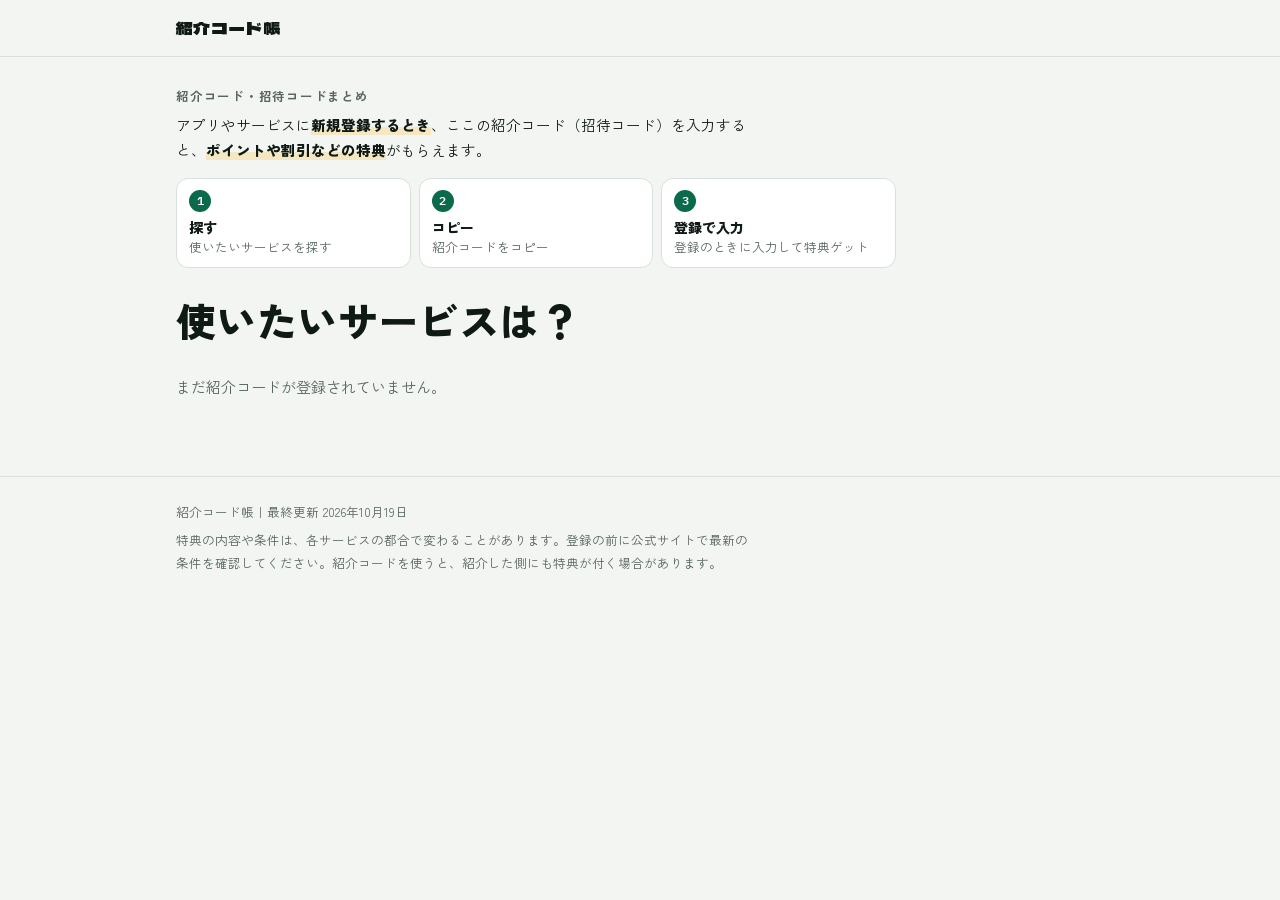
==== index.html @ 35133164 "サイトを更新 2026-10-19 21:10" ====
<!DOCTYPE html>
<html lang="ja">
<head>
<meta charset="utf-8">
<meta name="viewport" content="width=device-width, initial-scale=1, viewport-fit=cover">
<title>紹介コード・招待コードまとめ｜紹介コード帳</title>
<meta name="description" content="使っているアプリやサービスの紹介コード（招待コード）と招待リンクをまとめています。">
<link rel="canonical" href="https://lai2727.github.io/">
<meta property="og:url" content="https://lai2727.github.io/">
<meta property="og:type" content="website">
<meta property="og:title" content="紹介コード・招待コードまとめ｜紹介コード帳">
<meta property="og:description" content="使っているアプリやサービスの紹介コード（招待コード）と招待リンクをまとめています。">
<meta property="og:site_name" content="紹介コード帳">
<meta property="og:locale" content="ja_JP">
<meta name="twitter:card" content="summary">
<meta name="theme-color" content="#F3F5F2" media="(prefers-color-scheme: light)">
<meta name="theme-color" content="#0D1310" media="(prefers-color-scheme: dark)">
<script type="application/ld+json">{"@context":"https://schema.org","@type":"ItemList","name":"紹介コード・招待コードまとめ","itemListElement":[]}</script>
<link rel="preconnect" href="https://fonts.googleapis.com"><link rel="preconnect" href="https://fonts.gstatic.com" crossorigin><link rel="stylesheet" href="https://fonts.googleapis.com/css2?family=Dela+Gothic+One&family=IBM+Plex+Mono:wght@500;600&family=Zen+Kaku+Gothic+New:wght@400;500;700;900&display=swap">
<link rel="stylesheet" href="assets/site.css?v=43942e0f">
<script src="assets/site.js?v=43942e0f" defer></script>
</head>
<body>
<header class="bar"><div class="wrap bar-in"><a class="brand" href="./">紹介コード帳</a></div></header>
<section class="hero"><div class="wrap hero-in">
<h1 class="kicker">紹介コード・招待コードまとめ</h1>
<p class="lead-in">アプリやサービスに<b>新規登録するとき</b>、ここの紹介コード（招待コード）を入力すると、<b>ポイントや割引などの特典</b>がもらえます。</p>
<ol class="howto" aria-label="使い方">
<li><span class="num" aria-hidden="true">1</span><b>探す</b><span>使いたいサービスを探す</span></li>
<li><span class="num" aria-hidden="true">2</span><b>コピー</b><span>紹介コードをコピー</span></li>
<li><span class="num" aria-hidden="true">3</span><b>登録で入力</b><span>登録のときに入力して特典ゲット</span></li>
</ol>
<p class="ask">使いたいサービスは？</p>
</div></section>
<div class="finder" id="finder" hidden><div class="wrap finder-in">
<label class="search" for="q"><span class="sr">サービス名で探す</span><span class="ico" aria-hidden="true"><svg viewBox="0 0 16 16" fill="none" stroke="currentColor" stroke-width="1.6" stroke-linecap="round"><circle cx="7" cy="7" r="4.6"/><path d="M10.4 10.4 14 14"/></svg></span><input id="q" type="search" placeholder="PayPay、メルカリ など" autocomplete="off" enterkeyhint="search"></label>
<div class="chips" role="group" aria-label="カテゴリで絞り込む"><button type="button" class="chip" data-cat="all" aria-pressed="true">すべて</button></div>
</div></div>
<main class="wrap list" id="list">
<p class="nomatch" id="nomatch" hidden></p>
<p class="nomatch">まだ紹介コードが登録されていません。</p>
</main>
<footer class="foot"><div class="wrap foot-in">
<p>紹介コード帳｜最終更新 2026年10月19日</p>
<p>特典の内容や条件は、各サービスの都合で変わることがあります。登録の前に公式サイトで最新の条件を確認してください。紹介コードを使うと、紹介した側にも特典が付く場合があります。</p>
</div></footer>
<div class="toast" id="toast" role="status" aria-live="polite"></div>
</body>
</html>
---- assets/site.css ----
:root{
  /* Layout: slim top bar, a search-first hero (lead, 3-step how-to, question, big search box + category chips, sticky),
     then one two-column grid of ticket-stub vouchers. Service pages: breadcrumb, one large voucher, how-to, conditions, FAQ. */
  --bg:#F3F5F2;
  --surface:#FFFFFF;
  --ink:#101A15;
  --muted:#58665E;
  --line:#D9E0DA;
  --perf:#C3CEC7;
  --accent:#0A6A4B;
  --accent-ink:#FFFFFF;
  --accent-soft:#DCEDE4;
  --gold:#7E5B0D;
  --gold-soft:#F4E7C2;
  --warn:#8C5000;
  --warn-soft:#FAE8CB;
  --danger:#B42318;
  --danger-soft:#FBE1DD;
  --stamp:#C2362B;
  --edge:rgba(16,26,21,.07);
  --sh-near:rgba(16,26,21,.06);
  --sh-far:rgba(16,26,21,.12);
  --field-ring:rgba(10,106,75,.18);
  --mono-bg-s:72%;--mono-bg-l:93%;--mono-ink-s:58%;--mono-ink-l:31%;
  --f-display:"Dela Gothic One","Hiragino Kaku Gothic StdN","Yu Gothic",sans-serif;
  --f-body:"Zen Kaku Gothic New","Hiragino Sans","Yu Gothic UI","Meiryo",system-ui,sans-serif;
  --f-mono:"IBM Plex Mono",ui-monospace,"SF Mono",Consolas,monospace;
  --stub:66px;
  --r:16px;
  color-scheme:light;
}
@media (prefers-color-scheme: dark){
  :root{
    --bg:#0D1310;--surface:#161F1A;--ink:#E5EDE8;--muted:#9AABA2;--line:#26342D;--perf:#37483F;
    --accent:#4CC896;--accent-ink:#04261A;--accent-soft:#163829;--gold:#E6C26A;--gold-soft:#3A3016;
    --warn:#F0A957;--warn-soft:#3B2A12;--danger:#FF8F84;--danger-soft:#3D1A17;--stamp:#FF8A7A;
    --edge:rgba(255,255,255,.06);--sh-near:rgba(0,0,0,.3);--sh-far:rgba(0,0,0,.45);--field-ring:rgba(76,200,150,.22);
    --mono-bg-s:30%;--mono-bg-l:21%;--mono-ink-s:72%;--mono-ink-l:76%;
    color-scheme:dark;
  }
}
*,*::before,*::after{box-sizing:border-box}
[hidden]{display:none!important}
html{-webkit-text-size-adjust:100%}
body{margin:0;background:var(--bg);color:var(--ink);font-family:var(--f-body);font-size:15px;line-height:1.75;-webkit-font-smoothing:antialiased;padding-bottom:env(safe-area-inset-bottom,0px)}
a{color:inherit}
button,input{font:inherit;color:inherit}
:focus-visible{outline:2px solid var(--accent);outline-offset:2px}
.sr{position:absolute;width:1px;height:1px;margin:-1px;overflow:hidden;clip:rect(0 0 0 0);white-space:nowrap}
.wrap{max-width:960px;margin-inline:auto;padding-left:max(16px,env(safe-area-inset-left,0px));padding-right:max(16px,env(safe-area-inset-right,0px))}
.ico{display:inline-flex;width:16px;height:16px;flex:none}
.ico svg{width:100%;height:100%}

/* top bar */
.bar{border-bottom:1px solid var(--line);background:var(--bg)}
.bar-in{min-height:56px;padding-top:env(safe-area-inset-top,0px);display:flex;align-items:center;justify-content:space-between;gap:12px}
.brand{font-family:var(--f-display);font-size:17px;letter-spacing:.02em;text-decoration:none;white-space:nowrap}
.owner{font-size:13px;font-weight:700;color:var(--muted);min-width:0;overflow:hidden;text-overflow:ellipsis;white-space:nowrap}

/* search-first hero */
.hero-in{padding-block:28px 4px;display:grid;gap:6px}
.kicker{margin:0;font-size:12.5px;font-weight:700;letter-spacing:.06em;color:var(--muted)}
.lead-in{margin:0;max-width:40em;font-size:14.5px;line-height:1.7}
.lead-in b{font-weight:900;background:linear-gradient(transparent 62%,var(--gold-soft) 62%)}
.intro{margin:0;max-width:36em;color:var(--muted);white-space:pre-line;overflow-wrap:anywhere}
.howto{list-style:none;margin:10px 0 22px;padding:0;display:grid;grid-template-columns:repeat(3,minmax(0,1fr));gap:8px;max-width:720px}
.howto li{position:relative;display:grid;gap:1px;padding:11px 12px 10px;background:var(--surface);border:1px solid var(--line);border-radius:12px;font-size:12.5px;line-height:1.45;color:var(--muted);min-width:0}
.howto .num{width:22px;height:22px;border-radius:50%;display:grid;place-items:center;background:var(--accent);color:var(--accent-ink);font-family:var(--f-mono);font-weight:600;font-size:12px;margin-bottom:4px}
.howto b{font-size:14px;font-weight:900;color:var(--ink)}
.ask{margin:0;font-size:clamp(1.6rem,6vw,2.5rem);font-weight:900;line-height:1.2;letter-spacing:.01em;text-wrap:balance}
@media (max-width:480px){.howto{gap:6px}.howto li{padding:9px 9px 8px;font-size:11.5px}.howto b{font-size:13px}}
.finder{position:sticky;top:0;z-index:5;background:color-mix(in srgb,var(--bg) 90%,transparent);-webkit-backdrop-filter:blur(12px);backdrop-filter:blur(12px)}
.finder-in{padding-block:14px 12px;display:grid;gap:12px}
.finder.is-stuck{border-bottom:1px solid var(--line)}
.search{position:relative;display:block;max-width:720px}
.search .ico{position:absolute;left:18px;top:50%;width:20px;height:20px;transform:translateY(-50%);color:var(--muted);pointer-events:none}
.search input{width:100%;height:58px;padding:0 18px 0 50px;border:1.5px solid var(--ink);border-radius:16px;background:var(--surface);font-size:17px;box-shadow:0 1px 0 var(--edge)}
.search input::placeholder{color:var(--muted)}
.search input:focus{outline:none;border-color:var(--accent);box-shadow:0 0 0 4px var(--field-ring)}
.chips{display:flex;gap:6px;overflow-x:auto;scrollbar-width:none;padding:2px;margin:-2px}
.chips::-webkit-scrollbar{display:none}
.chip{flex:none;height:36px;padding:0 13px;border-radius:999px;border:1px solid var(--line);background:var(--surface);font-size:13px;font-weight:500;cursor:pointer;display:inline-flex;align-items:center;gap:7px;white-space:nowrap}
.chip[aria-pressed="true"]{background:var(--ink);border-color:var(--ink);color:var(--bg)}
.dot{width:8px;height:8px;border-radius:50%;flex:none;background:hsl(var(--hue) calc(var(--mono-ink-s) * var(--chroma,1)) 52%)}

/* list */
.list{padding-block:18px 52px;display:grid;gap:14px}
.grid{display:grid;grid-template-columns:repeat(2,minmax(0,1fr));gap:16px}
.nomatch{margin:0;color:var(--muted);padding-block:8px 24px}
.nomatch b{color:var(--ink)}

/* voucher: a ticket with a perforated stub that holds the code */
.v-wrap{display:flex;min-width:0;filter:drop-shadow(0 1px 1px var(--sh-near)) drop-shadow(0 10px 16px var(--sh-far));transition:transform .2s ease}
@media (hover:hover){.grid .v-wrap:hover{transform:translateY(-3px)}}
.voucher{--notch:10px;position:relative;flex:1;min-width:0;display:flex;flex-direction:column;background:var(--surface);border-radius:var(--r);box-shadow:inset 0 0 0 1px var(--edge);
  -webkit-mask:radial-gradient(circle var(--notch) at 0 calc(100% - var(--stub)),#0000 95%,#000) 0 0/51% 100% no-repeat,radial-gradient(circle var(--notch) at 100% calc(100% - var(--stub)),#0000 95%,#000) 100% 0/51% 100% no-repeat;
  mask:radial-gradient(circle var(--notch) at 0 calc(100% - var(--stub)),#0000 95%,#000) 0 0/51% 100% no-repeat,radial-gradient(circle var(--notch) at 100% calc(100% - var(--stub)),#0000 95%,#000) 100% 0/51% 100% no-repeat}
.v-top{position:relative;flex:1;padding:16px 18px 14px;display:flex;flex-direction:column;gap:2px;min-width:0}
/* 一覧では、名前のリンクをカードの上半分いっぱいに広げて、どこを押しても詳しいページへ進めるようにする */
.v-open::after{content:"";position:absolute;inset:0;border-radius:var(--r) var(--r) 0 0}
.v-more{margin-top:auto;padding-top:10px;font-size:12.5px;font-weight:700;color:var(--accent)}
.v-wrap:hover .v-more{text-decoration:underline;text-underline-offset:3px}
.v-head{display:flex;align-items:center;gap:12px;min-width:0}
.mono{flex:none;width:44px;height:44px;border-radius:12px;display:grid;place-items:center;font-weight:900;font-size:1.15rem;line-height:1;
  background:hsl(var(--hue) calc(var(--mono-bg-s) * var(--chroma,1)) var(--mono-bg-l));color:hsl(var(--hue) calc(var(--mono-ink-s) * var(--chroma,1)) var(--mono-ink-l))}
.v-id{min-width:0;flex:1;display:grid}
.v-name{margin:0;font-size:1.16rem;font-weight:900;line-height:1.35;overflow-wrap:anywhere}
.v-name a{text-decoration:none}
.v-name a:hover{text-decoration:underline;text-underline-offset:3px}
.v-cat{font-size:11.5px;font-weight:500;letter-spacing:.08em;color:var(--muted)}
.v-reward{margin:12px 0 0;display:flex;align-items:baseline;gap:8px;font-weight:700;line-height:1.55;overflow-wrap:anywhere}
.v-tag{flex:none;font-size:10.5px;font-weight:900;letter-spacing:.14em;color:var(--gold);background:var(--gold-soft);padding:2px 7px;border-radius:4px;position:relative;top:-1px}
.v-note{margin:6px 0 0;font-size:13px;line-height:1.65;color:var(--muted);white-space:pre-line;overflow-wrap:anywhere}
.v-links{position:relative;z-index:1;margin-top:10px;display:flex;flex-wrap:wrap;gap:4px 16px}
.v-link{display:inline-flex;align-items:center;gap:5px;font-size:13.5px;font-weight:700;color:var(--accent);text-decoration:underline;text-decoration-thickness:1px;text-underline-offset:3px}
.v-link .ico{width:14px;height:14px}
.v-stub{height:var(--stub);flex:none;margin-inline:16px;padding-inline:2px;border-top:2px dashed var(--perf);display:flex;align-items:center;gap:10px;min-width:0}
.v-code{flex:1 1 auto;min-width:0;font-family:var(--f-mono);font-weight:600;font-size:1.2rem;letter-spacing:.1em;font-feature-settings:"zero" 1;white-space:nowrap;overflow-x:auto;scrollbar-width:none;user-select:all;-webkit-user-select:all;padding-block:4px}
.v-code::-webkit-scrollbar{display:none}
.v-code.is-long{font-size:.98rem;letter-spacing:.05em;line-height:1.3;white-space:normal;word-break:break-all}
.v-code.is-xlong{font-size:.82rem;letter-spacing:.02em;line-height:1.25;white-space:normal;word-break:break-all}
.v-nocode{flex:1 1 auto;min-width:0;font-size:13px;color:var(--muted)}
.is-expired .v-top>*:not(.v-head),.is-expired .v-stub,.is-expired .mono,.is-expired .v-name{opacity:.5}
.pill{flex:none;margin-left:auto;font-size:11.5px;font-weight:700;line-height:1;padding:6px 9px;border-radius:999px;font-variant-numeric:tabular-nums;white-space:nowrap}
.pill-until{color:var(--muted);box-shadow:inset 0 0 0 1px var(--line)}
.pill-soon{color:var(--warn);background:var(--warn-soft)}
.pill-expired{color:var(--danger);background:var(--danger-soft)}

/* the copied stamp: a hanko-style mark pressed onto the stub */
.stamp{position:absolute;right:118px;bottom:9px;width:58px;height:58px;border-radius:50%;border:2px solid var(--stamp);color:var(--stamp);display:grid;place-items:center;text-align:center;
  font-size:10.5px;font-weight:900;line-height:1.15;letter-spacing:.06em;pointer-events:none;transform:rotate(-14deg);opacity:0}
.stamp::before{content:"";position:absolute;inset:3px;border-radius:50%;border:1px solid var(--stamp);opacity:.6}
.stamp.on{animation:stamp 1.9s ease-out forwards}
@keyframes stamp{0%{opacity:0;transform:rotate(-14deg) scale(1.7)}14%{opacity:.92;transform:rotate(-14deg) scale(1)}78%{opacity:.92}100%{opacity:0;transform:rotate(-14deg) scale(1)}}

/* buttons */
.btn{height:40px;padding:0 15px;border-radius:11px;border:1px solid var(--line);background:var(--surface);color:var(--ink);font-size:13.5px;font-weight:700;cursor:pointer;display:inline-flex;align-items:center;justify-content:center;gap:6px;white-space:nowrap;text-decoration:none;flex:none;transition:filter .15s,transform .1s}
.btn:active{transform:scale(.97)}
.btn-primary{background:var(--accent);border-color:var(--accent);color:var(--accent-ink)}
.btn-primary:hover{filter:brightness(1.08)}
.copy{min-width:6.8em}
.copy.is-done{background:var(--accent-soft);border-color:var(--accent-soft);color:var(--accent)}

/* phones: two compact tickets per row */
@media (max-width:600px){
  .grid{gap:10px}
  .grid .voucher{--stub:54px;--notch:7px;--r:14px}
  .grid .v-top{padding:12px 12px 10px}
  .grid .v-head{flex-wrap:wrap;gap:8px}
  .grid .mono{width:32px;height:32px;border-radius:9px;font-size:.9rem}
  .grid .v-id{order:3;flex-basis:100%}
  .grid .v-cat{font-size:10.5px;letter-spacing:.04em;white-space:nowrap;overflow:hidden;text-overflow:ellipsis}
  .grid .v-name{font-size:.98rem;line-height:1.35;display:-webkit-box;-webkit-line-clamp:2;-webkit-box-orient:vertical;overflow:hidden}
  .grid .pill{font-size:10.5px;padding:4px 7px}
  .grid .v-reward{display:-webkit-box;-webkit-line-clamp:3;-webkit-box-orient:vertical;overflow:hidden;margin-top:6px;font-size:12.5px;line-height:1.5}
  .grid .v-tag{font-size:9.5px;padding:1px 5px;margin-right:5px}
  .grid .v-note,.grid .v-links{display:none}
  .grid .v-more{font-size:11.5px;padding-top:8px}
  .grid .v-stub{margin-inline:10px;padding-inline:0;gap:6px}
  .grid .v-code{font-size:.92rem;letter-spacing:.04em}
  .grid .v-code.is-long{font-size:.74rem;letter-spacing:.02em}
  .grid .v-code.is-xlong{font-size:.64rem;letter-spacing:0}
  .grid .copy{min-width:0;width:38px;height:38px;padding:0;border-radius:10px}
  .grid .copy .lbl{position:absolute;width:1px;height:1px;overflow:hidden;clip:rect(0 0 0 0);white-space:nowrap}
  .grid .copy .ico{width:18px;height:18px}
  .grid .v-nocode{display:none}
  .grid .v-stub .btn:not(.copy){flex:1;height:36px;padding:0 8px;font-size:12px}
  .grid .stamp{width:44px;height:44px;right:52px;bottom:5px;font-size:8.5px}
}

/* service page */
.crumbs{padding-block:14px 0;font-size:12.5px;color:var(--muted)}
.crumbs ol{list-style:none;margin:0;padding:0;display:flex;flex-wrap:wrap;gap:4px 8px}
.crumbs li+li::before{content:"›";margin-right:8px}
.crumbs a{text-decoration:underline;text-underline-offset:3px}
.detail{max-width:760px;padding-block:18px 56px;display:grid;gap:30px}
.detail-head{display:grid;gap:8px}
.detail-head .v-cat{display:inline-flex;align-items:center;gap:8px}
.detail h1{margin:0;font-size:clamp(1.55rem,5vw,2.2rem);font-weight:900;line-height:1.3;word-break:auto-phrase;overflow-wrap:anywhere}
.nb{display:inline-block}
.lead{margin:0;color:var(--muted);max-width:40em}
.detail .voucher{--stub:76px}
.detail .v-code{font-size:1.45rem}
.detail .v-code.is-long{font-size:1.1rem}
.detail .v-code.is-xlong{font-size:.9rem}
.detail .stamp{right:128px;bottom:13px}
.official-line{margin:-14px 0 0}
.block{display:grid;gap:10px}
.block h2{margin:0;font-size:1.12rem;font-weight:900;padding-bottom:8px;border-bottom:1px solid var(--line)}
.block p{margin:0}
.steps{margin:0;padding:0;list-style:none;counter-reset:step;display:grid;gap:12px}
.steps li{counter-increment:step;display:grid;grid-template-columns:30px 1fr;gap:12px;align-items:start}
.steps li::before{content:counter(step);width:30px;height:30px;border-radius:50%;display:grid;place-items:center;background:var(--accent-soft);color:var(--accent);font-weight:900;font-size:14px;font-family:var(--f-mono)}
.steps b{font-family:var(--f-mono);letter-spacing:.06em}
.facts{margin:0;padding-left:1.2em;display:grid;gap:6px}
.faq{margin:0;display:grid;gap:14px}
.faq dt{font-weight:700}
.faq dt::before{content:"Q. ";color:var(--accent);font-family:var(--f-mono)}
.faq dd{margin:4px 0 0;color:var(--muted)}
.related{list-style:none;margin:0;padding:0;display:grid;grid-template-columns:repeat(auto-fill,minmax(min(100%,220px),1fr));gap:10px}
.related a{display:flex;align-items:center;gap:10px;padding:10px 12px;border:1px solid var(--line);border-radius:12px;background:var(--surface);text-decoration:none;min-width:0}
.related a:hover{border-color:var(--muted)}
.related .mono{width:34px;height:34px;border-radius:9px;font-size:.95rem}
.related span:last-child{min-width:0;overflow:hidden;text-overflow:ellipsis;white-space:nowrap;font-weight:700}
.updated{margin:0;font-size:12.5px;color:var(--muted);font-variant-numeric:tabular-nums}
.back{justify-self:start}

/* footer */
.foot{border-top:1px solid var(--line)}
.foot-in{padding-block:24px 44px;display:grid;gap:6px}
.foot p{margin:0;max-width:46em;font-size:12.5px;line-height:1.8;color:var(--muted)}

/* toast */
.toast{position:fixed;left:50%;bottom:calc(20px + env(safe-area-inset-bottom,0px));z-index:30;transform:translate(-50%,10px);opacity:0;pointer-events:none;background:var(--ink);color:var(--bg);padding:10px 18px;border-radius:999px;font-size:13.5px;font-weight:700;max-width:calc(100vw - 32px);text-align:center;transition:opacity .18s,transform .18s}
.toast.show{opacity:1;transform:translate(-50%,0)}
@media (prefers-reduced-motion:reduce){
  .toast,.v-wrap,.btn{transition:none}
  .grid .v-wrap:hover{transform:none}
  .stamp.on{animation:stamp-still 1.9s linear forwards}
  @keyframes stamp-still{0%,80%{opacity:.92}100%{opacity:0}}
}
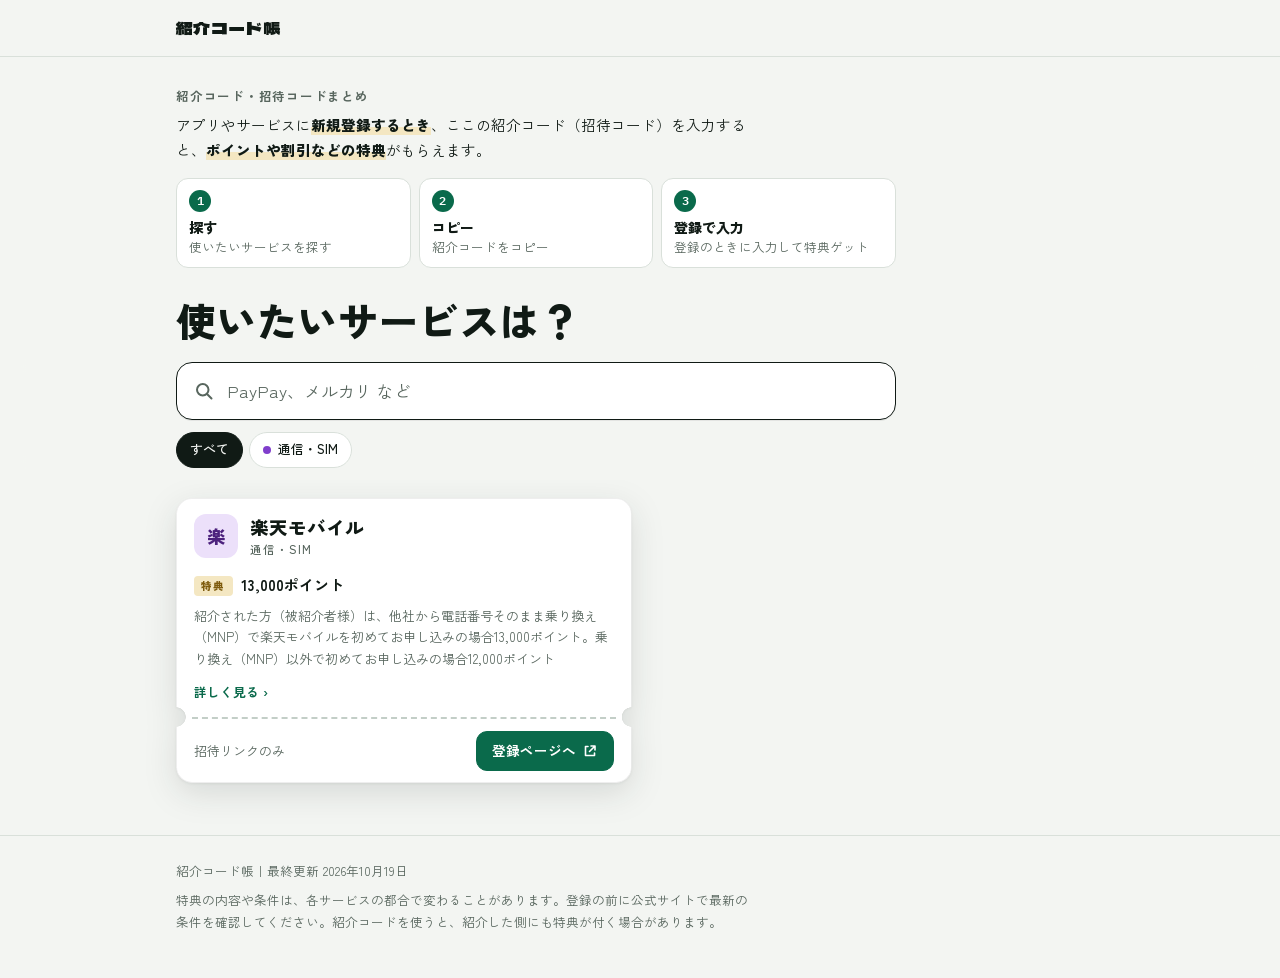
==== commit 0ab9d1db: "サイトを更新 2026-10-19 21:31" ====
--- a/index.html
+++ b/index.html
@@ -4,18 +4,18 @@
 <meta charset="utf-8">
 <meta name="viewport" content="width=device-width, initial-scale=1, viewport-fit=cover">
 <title>紹介コード・招待コードまとめ｜紹介コード帳</title>
-<meta name="description" content="使っているアプリやサービスの紹介コード（招待コード）と招待リンクをまとめています。">
+<meta name="description" content="楽天モバイルの紹介コード（招待コード）と招待リンクをまとめています。新規登録でもらえる特典や条件、期限も掲載。">
 <link rel="canonical" href="https://lai2727.github.io/">
 <meta property="og:url" content="https://lai2727.github.io/">
 <meta property="og:type" content="website">
 <meta property="og:title" content="紹介コード・招待コードまとめ｜紹介コード帳">
-<meta property="og:description" content="使っているアプリやサービスの紹介コード（招待コード）と招待リンクをまとめています。">
+<meta property="og:description" content="楽天モバイルの紹介コード（招待コード）と招待リンクをまとめています。新規登録でもらえる特典や条件、期限も掲載。">
 <meta property="og:site_name" content="紹介コード帳">
 <meta property="og:locale" content="ja_JP">
 <meta name="twitter:card" content="summary">
 <meta name="theme-color" content="#F3F5F2" media="(prefers-color-scheme: light)">
 <meta name="theme-color" content="#0D1310" media="(prefers-color-scheme: dark)">
-<script type="application/ld+json">{"@context":"https://schema.org","@type":"ItemList","name":"紹介コード・招待コードまとめ","itemListElement":[]}</script>
+<script type="application/ld+json">{"@context":"https://schema.org","@type":"ItemList","name":"紹介コード・招待コードまとめ","itemListElement":[{"@type":"ListItem","position":1,"name":"楽天モバイルの紹介コード","url":"https://lai2727.github.io/rakuten-mobile/"}]}</script>
 <link rel="preconnect" href="https://fonts.googleapis.com"><link rel="preconnect" href="https://fonts.gstatic.com" crossorigin><link rel="stylesheet" href="https://fonts.googleapis.com/css2?family=Dela+Gothic+One&family=IBM+Plex+Mono:wght@500;600&family=Zen+Kaku+Gothic+New:wght@400;500;700;900&display=swap">
 <link rel="stylesheet" href="assets/site.css?v=43942e0f">
 <script src="assets/site.js?v=43942e0f" defer></script>
@@ -32,13 +32,24 @@
 </ol>
 <p class="ask">使いたいサービスは？</p>
 </div></section>
-<div class="finder" id="finder" hidden><div class="wrap finder-in">
+<div class="finder" id="finder"><div class="wrap finder-in">
 <label class="search" for="q"><span class="sr">サービス名で探す</span><span class="ico" aria-hidden="true"><svg viewBox="0 0 16 16" fill="none" stroke="currentColor" stroke-width="1.6" stroke-linecap="round"><circle cx="7" cy="7" r="4.6"/><path d="M10.4 10.4 14 14"/></svg></span><input id="q" type="search" placeholder="PayPay、メルカリ など" autocomplete="off" enterkeyhint="search"></label>
-<div class="chips" role="group" aria-label="カテゴリで絞り込む"><button type="button" class="chip" data-cat="all" aria-pressed="true">すべて</button></div>
+<div class="chips" role="group" aria-label="カテゴリで絞り込む"><button type="button" class="chip" data-cat="all" aria-pressed="true">すべて</button><button type="button" class="chip" data-cat="通信・SIM" aria-pressed="false" style="--hue:268;--chroma:1"><span class="dot" aria-hidden="true"></span>通信・SIM</button></div>
 </div></div>
 <main class="wrap list" id="list">
 <p class="nomatch" id="nomatch" hidden></p>
-<p class="nomatch">まだ紹介コードが登録されていません。</p>
+<h2 class="sr">紹介コードの一覧</h2>
+<div class="grid">
+<div class="v-wrap" data-search="楽天モバイル 通信・sim 13,000ポイント 紹介された方(被紹介者様)は、他社から電話番号そのまま乗り換え(mnp)で楽天モバイルを初めてお申し込みの場合13,000ポイント。乗り換え(mnp)以外で初めてお申し込みの場合12,000ポイント  rakuten mobile" data-cat="通信・SIM"><article class="voucher">
+<div class="v-top">
+<div class="v-head"><span class="mono" style="--hue:268;--chroma:1" aria-hidden="true">楽</span><div class="v-id"><h3 class="v-name"><a class="v-open" href="rakuten-mobile/">楽天モバイル</a></h3><span class="v-cat">通信・SIM</span></div></div>
+<p class="v-reward"><span class="v-tag">特典</span><span>13,000ポイント</span></p>
+<p class="v-note">紹介された方（被紹介者様）は、他社から電話番号そのまま乗り換え（MNP）で楽天モバイルを初めてお申し込みの場合13,000ポイント。乗り換え（MNP）以外で初めてお申し込みの場合12,000ポイント</p>
+<span class="v-more" aria-hidden="true">詳しく見る ›</span>
+</div>
+<div class="v-stub"><span class="v-nocode">招待リンクのみ</span><a class="btn btn-primary" href="http://r10.to/hPtcVf?openExternalBrowser=1" target="_blank" rel="noopener noreferrer" aria-label="楽天モバイルの登録ページを開く">登録ページへ<span class="ico" aria-hidden="true"><svg viewBox="0 0 16 16" fill="none" stroke="currentColor" stroke-width="1.6" stroke-linecap="round" stroke-linejoin="round"><path d="M6 3.5H3.5v9h9V10M9 3h4v4M13 3 7.5 8.5"/></svg></span></a></div>
+</article></div>
+</div>
 </main>
 <footer class="foot"><div class="wrap foot-in">
 <p>紹介コード帳｜最終更新 2026年10月19日</p>
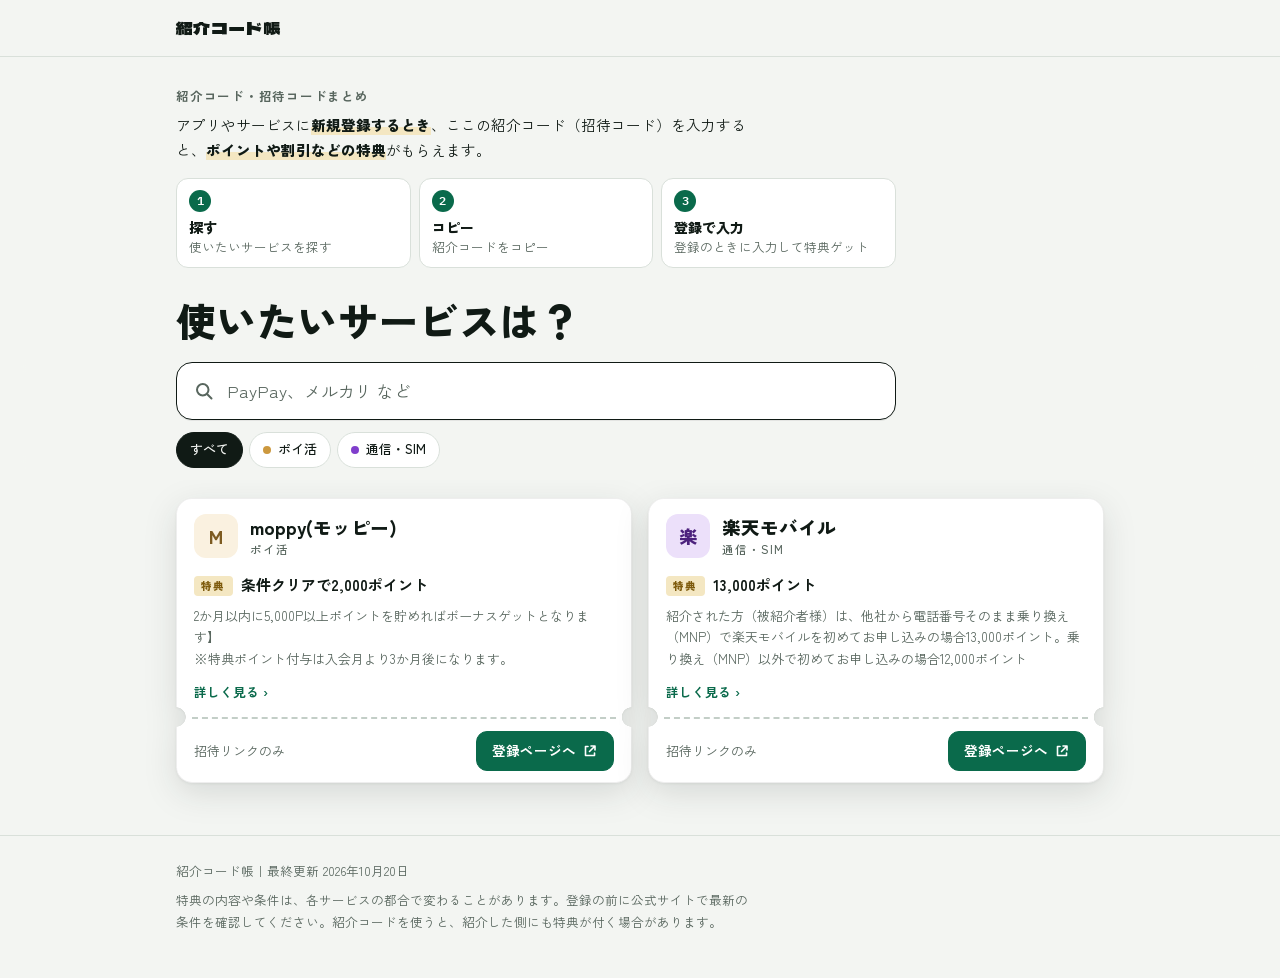
==== commit 986eb262: "サイトを更新 2026-10-20 20:12" ====
--- a/index.html
+++ b/index.html
@@ -4,18 +4,19 @@
 <meta charset="utf-8">
 <meta name="viewport" content="width=device-width, initial-scale=1, viewport-fit=cover">
 <title>紹介コード・招待コードまとめ｜紹介コード帳</title>
-<meta name="description" content="楽天モバイルの紹介コード（招待コード）と招待リンクをまとめています。新規登録でもらえる特典や条件、期限も掲載。">
+<meta name="description" content="moppy(モッピー)、楽天モバイルの紹介コード（招待コード）と招待リンクをまとめています。新規登録でもらえる特典や条件、期限も掲載。">
 <link rel="canonical" href="https://lai2727.github.io/">
 <meta property="og:url" content="https://lai2727.github.io/">
 <meta property="og:type" content="website">
 <meta property="og:title" content="紹介コード・招待コードまとめ｜紹介コード帳">
-<meta property="og:description" content="楽天モバイルの紹介コード（招待コード）と招待リンクをまとめています。新規登録でもらえる特典や条件、期限も掲載。">
+<meta property="og:description" content="moppy(モッピー)、楽天モバイルの紹介コード（招待コード）と招待リンクをまとめています。新規登録でもらえる特典や条件、期限も掲載。">
 <meta property="og:site_name" content="紹介コード帳">
 <meta property="og:locale" content="ja_JP">
 <meta name="twitter:card" content="summary">
 <meta name="theme-color" content="#F3F5F2" media="(prefers-color-scheme: light)">
 <meta name="theme-color" content="#0D1310" media="(prefers-color-scheme: dark)">
-<script type="application/ld+json">{"@context":"https://schema.org","@type":"ItemList","name":"紹介コード・招待コードまとめ","itemListElement":[{"@type":"ListItem","position":1,"name":"楽天モバイルの紹介コード","url":"https://lai2727.github.io/rakuten-mobile/"}]}</script>
+<meta name="google-site-verification" content="avAG5VHACpHR1QMRQiwMAVCS4wDt8yzAgo10MqUBjKM">
+<script type="application/ld+json">{"@context":"https://schema.org","@type":"ItemList","name":"紹介コード・招待コードまとめ","itemListElement":[{"@type":"ListItem","position":1,"name":"moppy(モッピー)の紹介コード","url":"https://lai2727.github.io/s-3afe3bd5/"},{"@type":"ListItem","position":2,"name":"楽天モバイルの紹介コード","url":"https://lai2727.github.io/rakuten-mobile/"}]}</script>
 <link rel="preconnect" href="https://fonts.googleapis.com"><link rel="preconnect" href="https://fonts.gstatic.com" crossorigin><link rel="stylesheet" href="https://fonts.googleapis.com/css2?family=Dela+Gothic+One&family=IBM+Plex+Mono:wght@500;600&family=Zen+Kaku+Gothic+New:wght@400;500;700;900&display=swap">
 <link rel="stylesheet" href="assets/site.css?v=43942e0f">
 <script src="assets/site.js?v=43942e0f" defer></script>
@@ -34,12 +35,23 @@
 </div></section>
 <div class="finder" id="finder"><div class="wrap finder-in">
 <label class="search" for="q"><span class="sr">サービス名で探す</span><span class="ico" aria-hidden="true"><svg viewBox="0 0 16 16" fill="none" stroke="currentColor" stroke-width="1.6" stroke-linecap="round"><circle cx="7" cy="7" r="4.6"/><path d="M10.4 10.4 14 14"/></svg></span><input id="q" type="search" placeholder="PayPay、メルカリ など" autocomplete="off" enterkeyhint="search"></label>
-<div class="chips" role="group" aria-label="カテゴリで絞り込む"><button type="button" class="chip" data-cat="all" aria-pressed="true">すべて</button><button type="button" class="chip" data-cat="通信・SIM" aria-pressed="false" style="--hue:268;--chroma:1"><span class="dot" aria-hidden="true"></span>通信・SIM</button></div>
+<div class="chips" role="group" aria-label="カテゴリで絞り込む"><button type="button" class="chip" data-cat="all" aria-pressed="true">すべて</button><button type="button" class="chip" data-cat="ポイ活" aria-pressed="false" style="--hue:38;--chroma:1"><span class="dot" aria-hidden="true"></span>ポイ活</button><button type="button" class="chip" data-cat="通信・SIM" aria-pressed="false" style="--hue:268;--chroma:1"><span class="dot" aria-hidden="true"></span>通信・SIM</button></div>
 </div></div>
 <main class="wrap list" id="list">
 <p class="nomatch" id="nomatch" hidden></p>
 <h2 class="sr">紹介コードの一覧</h2>
 <div class="grid">
+<div class="v-wrap" data-search="moppy(モッピー) ポイ活 条件クリアで2,000ポイント 2か月以内に5,000p以上ポイントを貯めればボーナスゲットとなります】
+※特典ポイント付与は入会月より3か月後になります。  s 3afe3bd5" data-cat="ポイ活"><article class="voucher">
+<div class="v-top">
+<div class="v-head"><span class="mono" style="--hue:38;--chroma:1" aria-hidden="true">M</span><div class="v-id"><h3 class="v-name"><a class="v-open" href="s-3afe3bd5/">moppy(モッピー)</a></h3><span class="v-cat">ポイ活</span></div></div>
+<p class="v-reward"><span class="v-tag">特典</span><span>条件クリアで2,000ポイント</span></p>
+<p class="v-note">2か月以内に5,000P以上ポイントを貯めればボーナスゲットとなります】
+※特典ポイント付与は入会月より3か月後になります。</p>
+<span class="v-more" aria-hidden="true">詳しく見る ›</span>
+</div>
+<div class="v-stub"><span class="v-nocode">招待リンクのみ</span><a class="btn btn-primary" href="https://pc.moppy.jp/entry/invite.php?invite=aERnA186" target="_blank" rel="noopener noreferrer" aria-label="moppy(モッピー)の登録ページを開く">登録ページへ<span class="ico" aria-hidden="true"><svg viewBox="0 0 16 16" fill="none" stroke="currentColor" stroke-width="1.6" stroke-linecap="round" stroke-linejoin="round"><path d="M6 3.5H3.5v9h9V10M9 3h4v4M13 3 7.5 8.5"/></svg></span></a></div>
+</article></div>
 <div class="v-wrap" data-search="楽天モバイル 通信・sim 13,000ポイント 紹介された方(被紹介者様)は、他社から電話番号そのまま乗り換え(mnp)で楽天モバイルを初めてお申し込みの場合13,000ポイント。乗り換え(mnp)以外で初めてお申し込みの場合12,000ポイント  rakuten mobile" data-cat="通信・SIM"><article class="voucher">
 <div class="v-top">
 <div class="v-head"><span class="mono" style="--hue:268;--chroma:1" aria-hidden="true">楽</span><div class="v-id"><h3 class="v-name"><a class="v-open" href="rakuten-mobile/">楽天モバイル</a></h3><span class="v-cat">通信・SIM</span></div></div>
@@ -52,7 +64,7 @@
 </div>
 </main>
 <footer class="foot"><div class="wrap foot-in">
-<p>紹介コード帳｜最終更新 2026年10月19日</p>
+<p>紹介コード帳｜最終更新 2026年10月20日</p>
 <p>特典の内容や条件は、各サービスの都合で変わることがあります。登録の前に公式サイトで最新の条件を確認してください。紹介コードを使うと、紹介した側にも特典が付く場合があります。</p>
 </div></footer>
 <div class="toast" id="toast" role="status" aria-live="polite"></div>
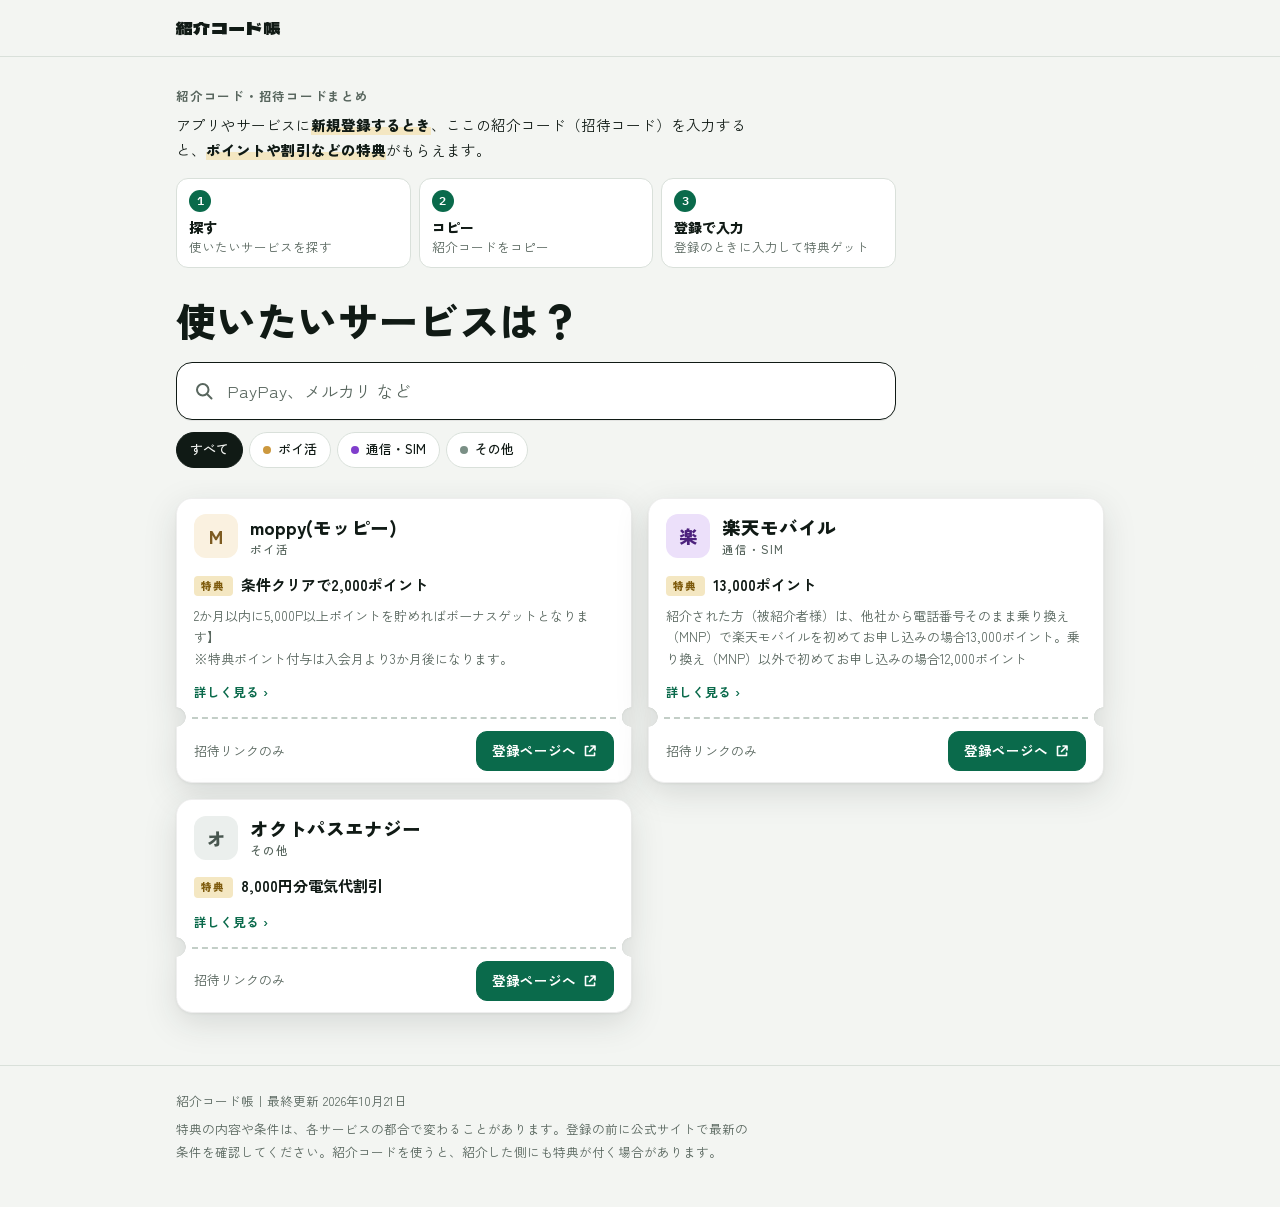
==== commit 41019aec: "サイトを更新 2026-10-21 22:12" ====
--- a/index.html
+++ b/index.html
@@ -4,19 +4,19 @@
 <meta charset="utf-8">
 <meta name="viewport" content="width=device-width, initial-scale=1, viewport-fit=cover">
 <title>紹介コード・招待コードまとめ｜紹介コード帳</title>
-<meta name="description" content="moppy(モッピー)、楽天モバイルの紹介コード（招待コード）と招待リンクをまとめています。新規登録でもらえる特典や条件、期限も掲載。">
+<meta name="description" content="moppy(モッピー)、楽天モバイル、オクトパスエナジーの紹介コード（招待コード）と招待リンクをまとめています。新規登録でもらえる特典や条件、期限も掲載。">
 <link rel="canonical" href="https://lai2727.github.io/">
 <meta property="og:url" content="https://lai2727.github.io/">
 <meta property="og:type" content="website">
 <meta property="og:title" content="紹介コード・招待コードまとめ｜紹介コード帳">
-<meta property="og:description" content="moppy(モッピー)、楽天モバイルの紹介コード（招待コード）と招待リンクをまとめています。新規登録でもらえる特典や条件、期限も掲載。">
+<meta property="og:description" content="moppy(モッピー)、楽天モバイル、オクトパスエナジーの紹介コード（招待コード）と招待リンクをまとめています。新規登録でもらえる特典や条件、期限も掲載。">
 <meta property="og:site_name" content="紹介コード帳">
 <meta property="og:locale" content="ja_JP">
 <meta name="twitter:card" content="summary">
 <meta name="theme-color" content="#F3F5F2" media="(prefers-color-scheme: light)">
 <meta name="theme-color" content="#0D1310" media="(prefers-color-scheme: dark)">
 <meta name="google-site-verification" content="avAG5VHACpHR1QMRQiwMAVCS4wDt8yzAgo10MqUBjKM">
-<script type="application/ld+json">{"@context":"https://schema.org","@type":"ItemList","name":"紹介コード・招待コードまとめ","itemListElement":[{"@type":"ListItem","position":1,"name":"moppy(モッピー)の紹介コード","url":"https://lai2727.github.io/s-3afe3bd5/"},{"@type":"ListItem","position":2,"name":"楽天モバイルの紹介コード","url":"https://lai2727.github.io/rakuten-mobile/"}]}</script>
+<script type="application/ld+json">{"@context":"https://schema.org","@type":"ItemList","name":"紹介コード・招待コードまとめ","itemListElement":[{"@type":"ListItem","position":1,"name":"moppy(モッピー)の紹介コード","url":"https://lai2727.github.io/s-3afe3bd5/"},{"@type":"ListItem","position":2,"name":"楽天モバイルの紹介コード","url":"https://lai2727.github.io/rakuten-mobile/"},{"@type":"ListItem","position":3,"name":"オクトパスエナジーの紹介コード","url":"https://lai2727.github.io/s-e9bc9ee9/"}]}</script>
 <link rel="preconnect" href="https://fonts.googleapis.com"><link rel="preconnect" href="https://fonts.gstatic.com" crossorigin><link rel="stylesheet" href="https://fonts.googleapis.com/css2?family=Dela+Gothic+One&family=IBM+Plex+Mono:wght@500;600&family=Zen+Kaku+Gothic+New:wght@400;500;700;900&display=swap">
 <link rel="stylesheet" href="assets/site.css?v=43942e0f">
 <script src="assets/site.js?v=43942e0f" defer></script>
@@ -35,7 +35,7 @@
 </div></section>
 <div class="finder" id="finder"><div class="wrap finder-in">
 <label class="search" for="q"><span class="sr">サービス名で探す</span><span class="ico" aria-hidden="true"><svg viewBox="0 0 16 16" fill="none" stroke="currentColor" stroke-width="1.6" stroke-linecap="round"><circle cx="7" cy="7" r="4.6"/><path d="M10.4 10.4 14 14"/></svg></span><input id="q" type="search" placeholder="PayPay、メルカリ など" autocomplete="off" enterkeyhint="search"></label>
-<div class="chips" role="group" aria-label="カテゴリで絞り込む"><button type="button" class="chip" data-cat="all" aria-pressed="true">すべて</button><button type="button" class="chip" data-cat="ポイ活" aria-pressed="false" style="--hue:38;--chroma:1"><span class="dot" aria-hidden="true"></span>ポイ活</button><button type="button" class="chip" data-cat="通信・SIM" aria-pressed="false" style="--hue:268;--chroma:1"><span class="dot" aria-hidden="true"></span>通信・SIM</button></div>
+<div class="chips" role="group" aria-label="カテゴリで絞り込む"><button type="button" class="chip" data-cat="all" aria-pressed="true">すべて</button><button type="button" class="chip" data-cat="ポイ活" aria-pressed="false" style="--hue:38;--chroma:1"><span class="dot" aria-hidden="true"></span>ポイ活</button><button type="button" class="chip" data-cat="通信・SIM" aria-pressed="false" style="--hue:268;--chroma:1"><span class="dot" aria-hidden="true"></span>通信・SIM</button><button type="button" class="chip" data-cat="その他" aria-pressed="false" style="--hue:150;--chroma:0.15"><span class="dot" aria-hidden="true"></span>その他</button></div>
 </div></div>
 <main class="wrap list" id="list">
 <p class="nomatch" id="nomatch" hidden></p>
@@ -61,10 +61,18 @@
 </div>
 <div class="v-stub"><span class="v-nocode">招待リンクのみ</span><a class="btn btn-primary" href="http://r10.to/hPtcVf?openExternalBrowser=1" target="_blank" rel="noopener noreferrer" aria-label="楽天モバイルの登録ページを開く">登録ページへ<span class="ico" aria-hidden="true"><svg viewBox="0 0 16 16" fill="none" stroke="currentColor" stroke-width="1.6" stroke-linecap="round" stroke-linejoin="round"><path d="M6 3.5H3.5v9h9V10M9 3h4v4M13 3 7.5 8.5"/></svg></span></a></div>
 </article></div>
+<div class="v-wrap" data-search="オクトパスエナジー その他 8,000円分電気代割引   s e9bc9ee9" data-cat="その他"><article class="voucher">
+<div class="v-top">
+<div class="v-head"><span class="mono" style="--hue:150;--chroma:0.15" aria-hidden="true">オ</span><div class="v-id"><h3 class="v-name"><a class="v-open" href="s-e9bc9ee9/">オクトパスエナジー</a></h3><span class="v-cat">その他</span></div></div>
+<p class="v-reward"><span class="v-tag">特典</span><span>8,000円分電気代割引</span></p>
+<span class="v-more" aria-hidden="true">詳しく見る ›</span>
+</div>
+<div class="v-stub"><span class="v-nocode">招待リンクのみ</span><a class="btn btn-primary" href="https://octopusenergy.co.jp/friend/glowing-cloud-847" target="_blank" rel="noopener noreferrer" aria-label="オクトパスエナジーの登録ページを開く">登録ページへ<span class="ico" aria-hidden="true"><svg viewBox="0 0 16 16" fill="none" stroke="currentColor" stroke-width="1.6" stroke-linecap="round" stroke-linejoin="round"><path d="M6 3.5H3.5v9h9V10M9 3h4v4M13 3 7.5 8.5"/></svg></span></a></div>
+</article></div>
 </div>
 </main>
 <footer class="foot"><div class="wrap foot-in">
-<p>紹介コード帳｜最終更新 2026年10月20日</p>
+<p>紹介コード帳｜最終更新 2026年10月21日</p>
 <p>特典の内容や条件は、各サービスの都合で変わることがあります。登録の前に公式サイトで最新の条件を確認してください。紹介コードを使うと、紹介した側にも特典が付く場合があります。</p>
 </div></footer>
 <div class="toast" id="toast" role="status" aria-live="polite"></div>
